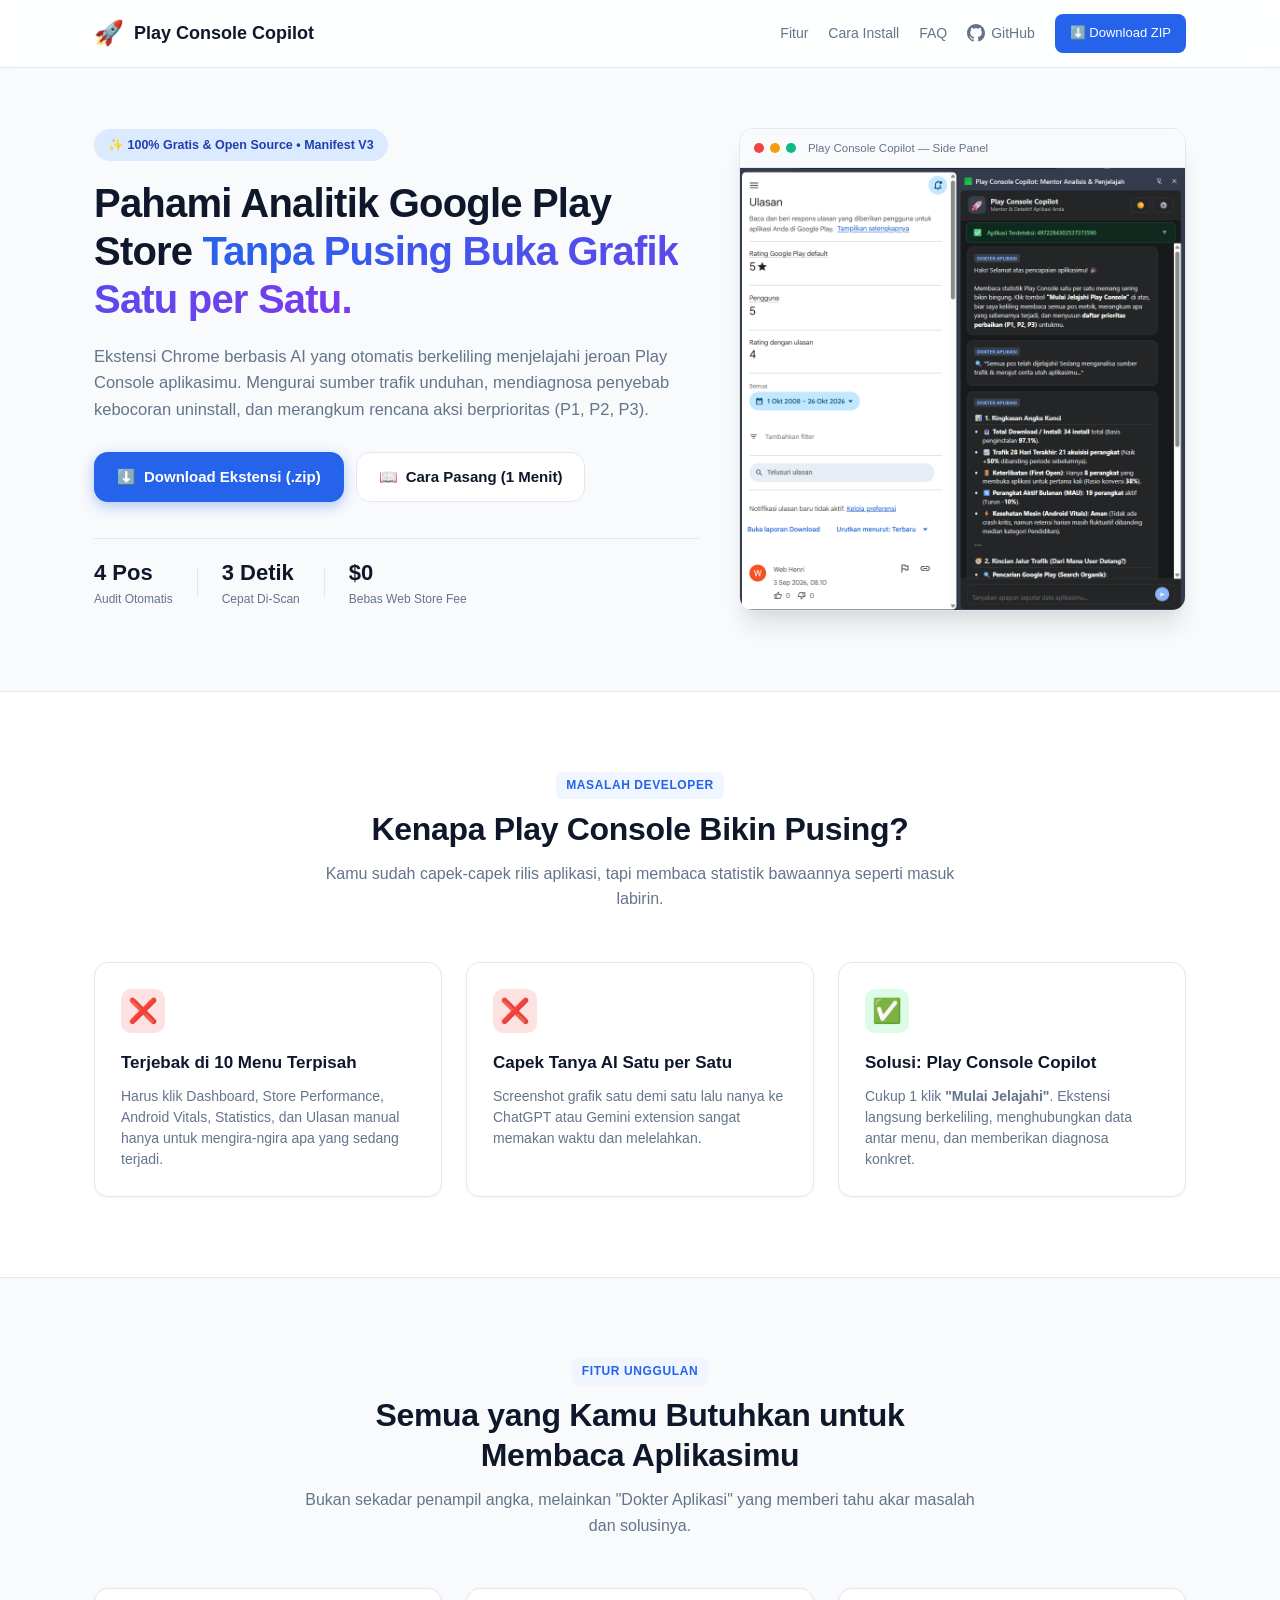
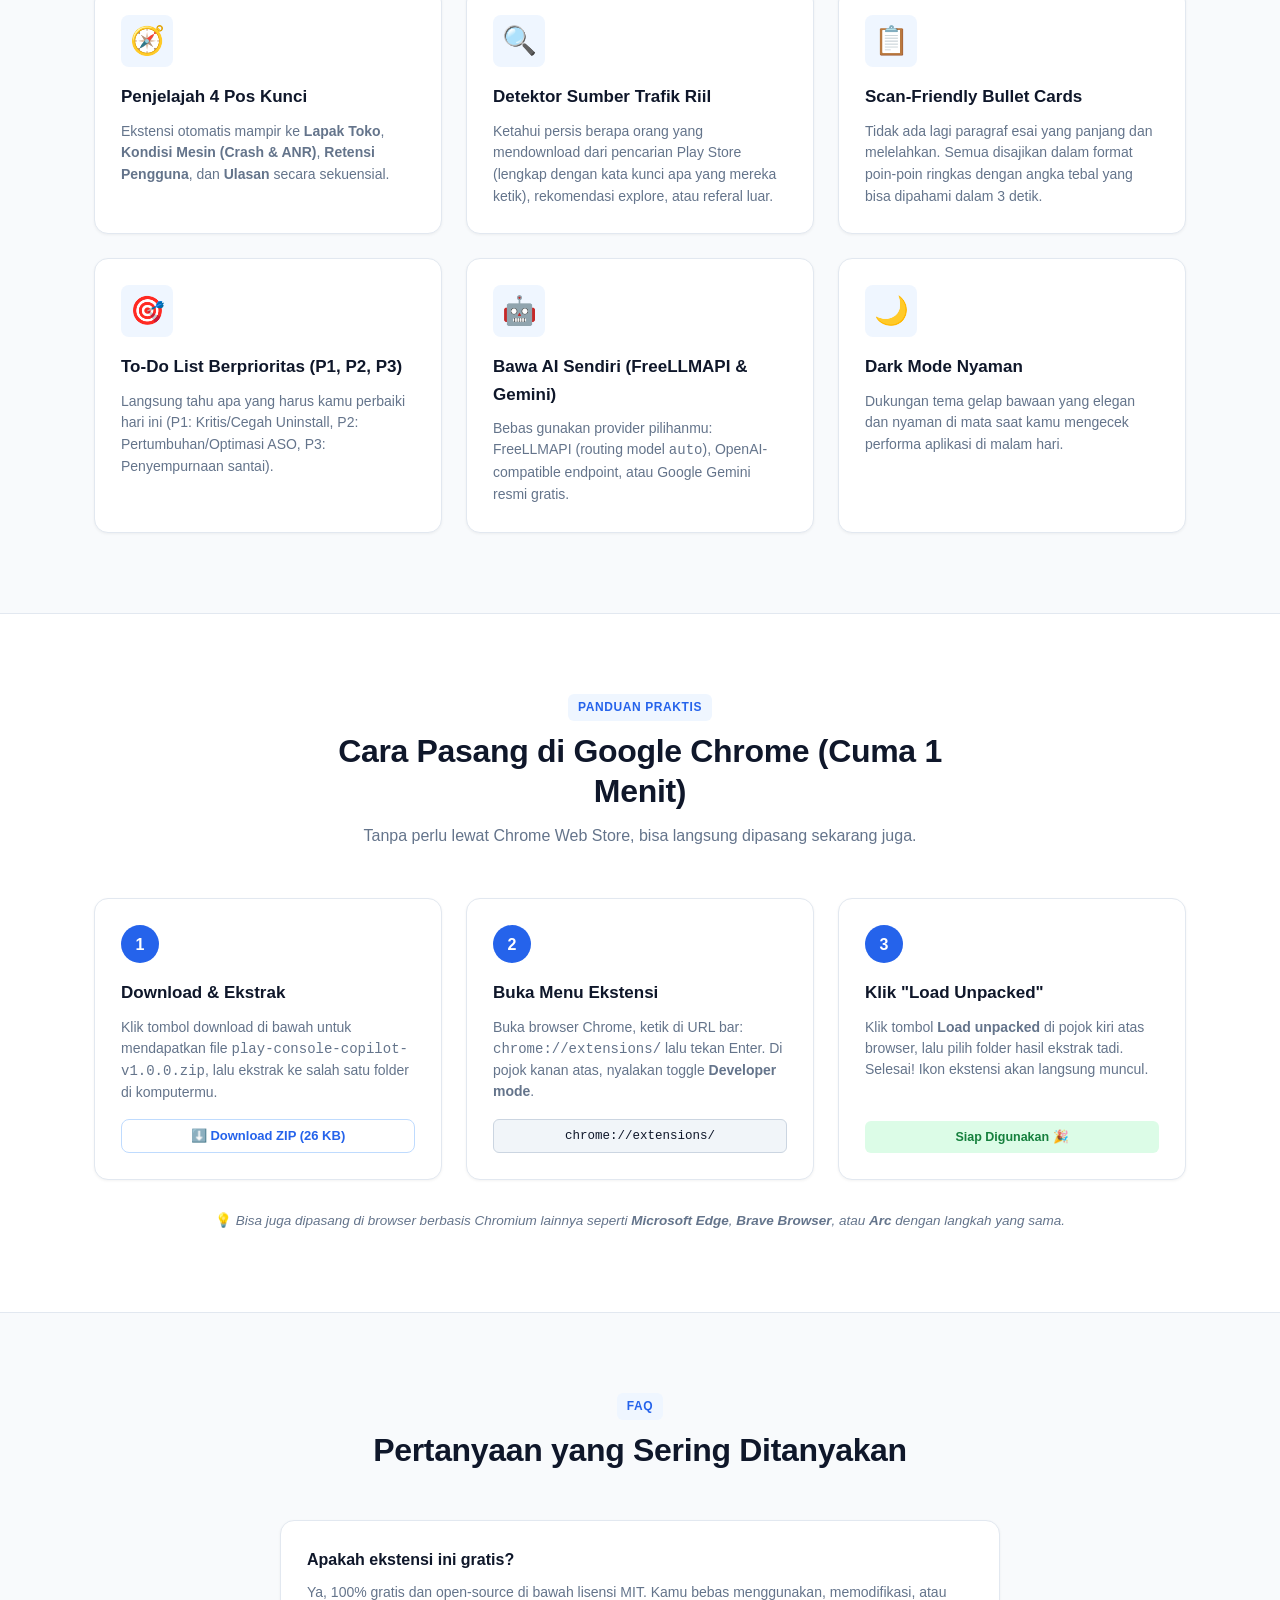
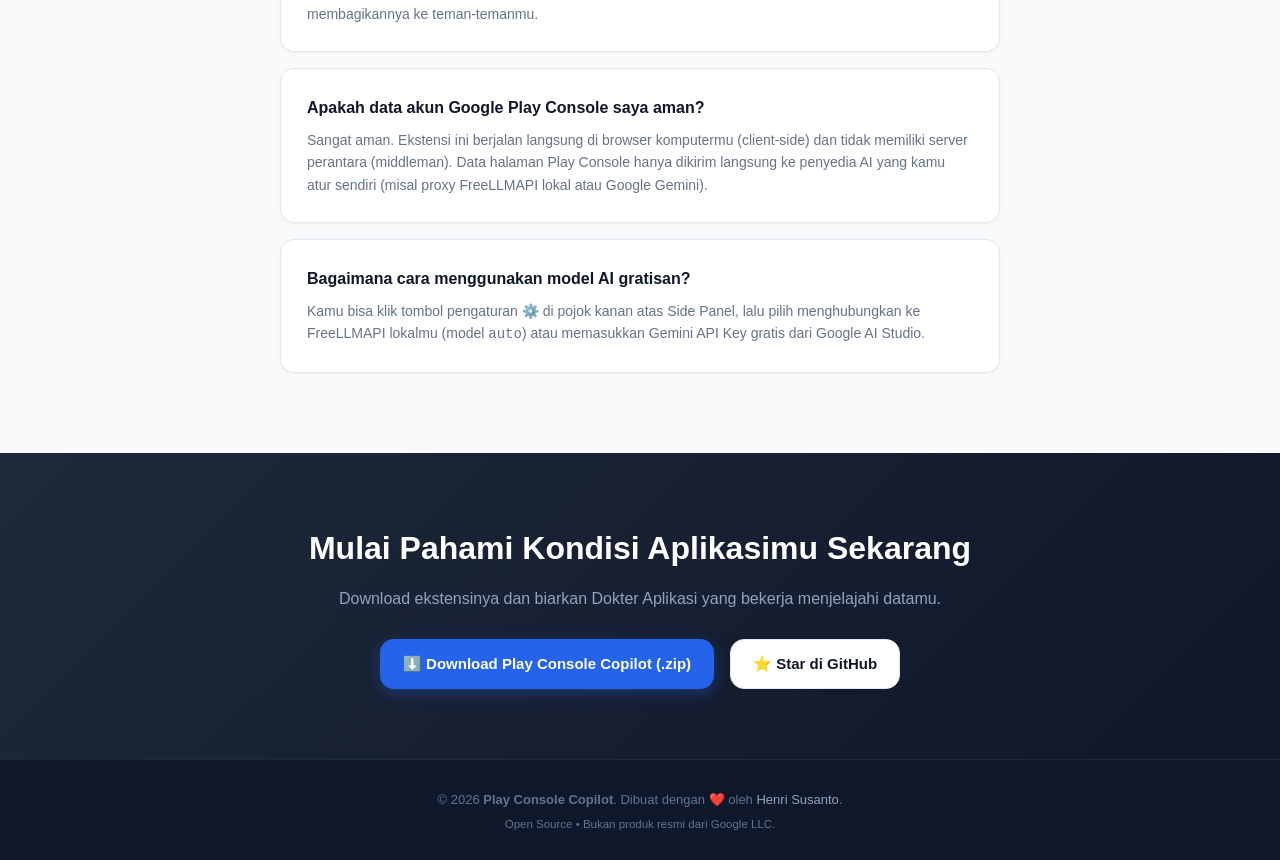
==== docs/index.html @ 69c1a679 "feat: add GitHub Pages landing page and showcase screenshot" ====
<!DOCTYPE html>
<html lang="id">
<head>
  <meta charset="UTF-8">
  <meta name="viewport" content="width=device-width, initial-scale=1.0">
  <title>Play Console Copilot — Dokter Aplikasi & Mentor Android</title>
  <meta name="description" content="Ekstensi Chrome AI untuk menjelajahi analitik Google Play Console, mengurai sumber trafik, mendeteksi penyebab uninstall, dan menyusun rencana perbaikan berprioritas.">
  <link rel="stylesheet" href="style.css">
  <link rel="icon" href="data:image/svg+xml,<svg xmlns=%22http://www.w3.org/2000/svg%22 viewBox=%220 0 100 100%22><text y=%22.9em%22 font-size=%2290%22>🚀</text></svg>">
</head>
<body>
  <!-- Navigation Header -->
  <header class="navbar">
    <div class="container nav-content">
      <div class="nav-brand">
        <span class="logo-icon">🚀</span>
        <span class="brand-name">Play Console Copilot</span>
      </div>
      <nav class="nav-links">
        <a href="#fitur">Fitur</a>
        <a href="#cara-install">Cara Install</a>
        <a href="#faq">FAQ</a>
        <a href="https://github.com/susantohenri/play-console-copilot" target="_blank" class="nav-link-gh">
          <svg width="18" height="18" viewBox="0 0 24 24" fill="currentColor"><path d="M12 0C5.37 0 0 5.37 0 12c0 5.31 3.435 9.795 8.205 11.385.6.105.825-.255.825-.57 0-.285-.015-1.23-.015-2.235-3.015.555-3.795-.735-4.035-1.41-.135-.345-.72-1.41-1.23-1.695-.42-.225-1.02-.78-.015-.795.945-.015 1.62.87 1.845 1.23 1.08 1.815 2.805 1.305 3.495.99.105-.78.42-1.305.765-1.605-2.67-.3-5.46-1.335-5.46-5.925 0-1.305.465-2.385 1.23-3.225-.12-.3-.54-1.53.12-3.18 0 0 1.005-.315 3.3 1.23.96-.27 1.98-.405 3-.405s2.04.135 3 .405c2.295-1.56 3.3-1.23 3.3-1.23.66 1.65.24 2.88.12 3.18.765.84 1.23 1.905 1.23 3.225 0 4.605-2.805 5.625-5.475 5.925.435.375.81 1.095.81 2.22 0 1.605-.015 2.895-.015 3.3 0 .315.225.69.825.57A12.02 12.02 0 0024 12c0-6.63-5.37-12-12-12z"/></svg>
          GitHub
        </a>
        <a href="play-console-copilot-v1.0.0.zip" download class="btn btn-nav">⬇️ Download ZIP</a>
      </nav>
    </div>
  </header>

  <!-- Hero Section -->
  <section class="hero-section">
    <div class="container hero-container">
      <div class="hero-text">
        <div class="badge-pill">✨ 100% Gratis & Open Source • Manifest V3</div>
        <h1 class="hero-title">
          Pahami Analitik Google Play Store <span class="gradient-text">Tanpa Pusing Buka Grafik Satu per Satu.</span>
        </h1>
        <p class="hero-desc">
          Ekstensi Chrome berbasis AI yang otomatis berkeliling menjelajahi jeroan Play Console aplikasimu. Mengurai sumber trafik unduhan, mendiagnosa penyebab kebocoran uninstall, dan merangkum rencana aksi berprioritas (P1, P2, P3).
        </p>

        <div class="hero-actions">
          <a href="play-console-copilot-v1.0.0.zip" download class="btn btn-primary btn-lg">
            <span class="btn-icon">⬇️</span> Download Ekstensi (.zip)
          </a>
          <a href="#cara-install" class="btn btn-secondary btn-lg">
            <span class="btn-icon">📖</span> Cara Pasang (1 Menit)
          </a>
        </div>

        <div class="hero-stats">
          <div class="stat-item">
            <span class="stat-number">4 Pos</span>
            <span class="stat-label">Audit Otomatis</span>
          </div>
          <div class="stat-divider"></div>
          <div class="stat-item">
            <span class="stat-number">3 Detik</span>
            <span class="stat-label">Cepat Di-Scan</span>
          </div>
          <div class="stat-divider"></div>
          <div class="stat-item">
            <span class="stat-number">$0</span>
            <span class="stat-label">Bebas Web Store Fee</span>
          </div>
        </div>
      </div>

      <!-- Screenshot Showcase Mockup -->
      <div class="hero-preview">
        <div class="browser-window">
          <div class="window-header">
            <div class="window-buttons">
              <span class="dot red"></span>
              <span class="dot yellow"></span>
              <span class="dot green"></span>
            </div>
            <div class="window-title">Play Console Copilot — Side Panel</div>
          </div>
          <div class="window-body">
            <img src="screenshot.png" alt="Screenshot Tampilan Play Console Copilot di Google Chrome" class="preview-img" />
          </div>
        </div>
      </div>
    </div>
  </section>

  <!-- Problem vs Solution Section -->
  <section class="problems-section">
    <div class="container">
      <div class="section-header text-center">
        <span class="section-badge">Masalah Developer</span>
        <h2>Kenapa Play Console Bikin Pusing?</h2>
        <p>Kamu sudah capek-capek rilis aplikasi, tapi membaca statistik bawaannya seperti masuk labirin.</p>
      </div>

      <div class="problem-cards-grid">
        <div class="card problem-card">
          <div class="card-icon red">❌</div>
          <h3>Terjebak di 10 Menu Terpisah</h3>
          <p>Harus klik Dashboard, Store Performance, Android Vitals, Statistics, dan Ulasan manual hanya untuk mengira-ngira apa yang sedang terjadi.</p>
        </div>

        <div class="card problem-card">
          <div class="card-icon red">❌</div>
          <h3>Capek Tanya AI Satu per Satu</h3>
          <p>Screenshot grafik satu demi satu lalu nanya ke ChatGPT atau Gemini extension sangat memakan waktu dan melelahkan.</p>
        </div>

        <div class="card problem-card">
          <div class="card-icon green">✅</div>
          <h3>Solusi: Play Console Copilot</h3>
          <p>Cukup 1 klik <strong>"Mulai Jelajahi"</strong>. Ekstensi langsung berkeliling, menghubungkan data antar menu, dan memberikan diagnosa konkret.</p>
        </div>
      </div>
    </div>
  </section>

  <!-- Features Section -->
  <section id="fitur" class="features-section">
    <div class="container">
      <div class="section-header text-center">
        <span class="section-badge">Fitur Unggulan</span>
        <h2>Semua yang Kamu Butuhkan untuk Membaca Aplikasimu</h2>
        <p>Bukan sekadar penampil angka, melainkan "Dokter Aplikasi" yang memberi tahu akar masalah dan solusinya.</p>
      </div>

      <div class="features-grid">
        <div class="card feature-card">
          <div class="feature-icon">🧭</div>
          <h3>Penjelajah 4 Pos Kunci</h3>
          <p>Ekstensi otomatis mampir ke <strong>Lapak Toko</strong>, <strong>Kondisi Mesin (Crash & ANR)</strong>, <strong>Retensi Pengguna</strong>, dan <strong>Ulasan</strong> secara sekuensial.</p>
        </div>

        <div class="card feature-card">
          <div class="feature-icon">🔍</div>
          <h3>Detektor Sumber Trafik Riil</h3>
          <p>Ketahui persis berapa orang yang mendownload dari pencarian Play Store (lengkap dengan kata kunci apa yang mereka ketik), rekomendasi explore, atau referal luar.</p>
        </div>

        <div class="card feature-card">
          <div class="feature-icon">📋</div>
          <h3>Scan-Friendly Bullet Cards</h3>
          <p>Tidak ada lagi paragraf esai yang panjang dan melelahkan. Semua disajikan dalam format poin-poin ringkas dengan angka tebal yang bisa dipahami dalam 3 detik.</p>
        </div>

        <div class="card feature-card">
          <div class="feature-icon">🎯</div>
          <h3>To-Do List Berprioritas (P1, P2, P3)</h3>
          <p>Langsung tahu apa yang harus kamu perbaiki hari ini (P1: Kritis/Cegah Uninstall, P2: Pertumbuhan/Optimasi ASO, P3: Penyempurnaan santai).</p>
        </div>

        <div class="card feature-card">
          <div class="feature-icon">🤖</div>
          <h3>Bawa AI Sendiri (FreeLLMAPI & Gemini)</h3>
          <p>Bebas gunakan provider pilihanmu: FreeLLMAPI (routing model <code>auto</code>), OpenAI-compatible endpoint, atau Google Gemini resmi gratis.</p>
        </div>

        <div class="card feature-card">
          <div class="feature-icon">🌙</div>
          <h3>Dark Mode Nyaman</h3>
          <p>Dukungan tema gelap bawaan yang elegan dan nyaman di mata saat kamu mengecek performa aplikasi di malam hari.</p>
        </div>
      </div>
    </div>
  </section>

  <!-- Installation Steps Section -->
  <section id="cara-install" class="install-section">
    <div class="container">
      <div class="section-header text-center">
        <span class="section-badge">Panduan Praktis</span>
        <h2>Cara Pasang di Google Chrome (Cuma 1 Menit)</h2>
        <p>Tanpa perlu lewat Chrome Web Store, bisa langsung dipasang sekarang juga.</p>
      </div>

      <div class="steps-grid">
        <div class="card step-card">
          <div class="step-badge">1</div>
          <h3>Download & Ekstrak</h3>
          <p>Klik tombol download di bawah untuk mendapatkan file <code>play-console-copilot-v1.0.0.zip</code>, lalu ekstrak ke salah satu folder di komputermu.</p>
          <a href="play-console-copilot-v1.0.0.zip" download class="btn btn-outline btn-sm">⬇️ Download ZIP (26 KB)</a>
        </div>

        <div class="card step-card">
          <div class="step-badge">2</div>
          <h3>Buka Menu Ekstensi</h3>
          <p>Buka browser Chrome, ketik di URL bar: <code>chrome://extensions/</code> lalu tekan Enter. Di pojok kanan atas, nyalakan toggle <strong>Developer mode</strong>.</p>
          <div class="code-snippet">chrome://extensions/</div>
        </div>

        <div class="card step-card">
          <div class="step-badge">3</div>
          <h3>Klik "Load Unpacked"</h3>
          <p>Klik tombol <strong>Load unpacked</strong> di pojok kiri atas browser, lalu pilih folder hasil ekstrak tadi. Selesai! Ikon ekstensi akan langsung muncul.</p>
          <span class="badge-success">Siap Digunakan 🎉</span>
        </div>
      </div>

      <div class="install-note text-center">
        💡 <em>Bisa juga dipasang di browser berbasis Chromium lainnya seperti <strong>Microsoft Edge</strong>, <strong>Brave Browser</strong>, atau <strong>Arc</strong> dengan langkah yang sama.</em>
      </div>
    </div>
  </section>

  <!-- FAQ Section -->
  <section id="faq" class="faq-section">
    <div class="container">
      <div class="section-header text-center">
        <span class="section-badge">FAQ</span>
        <h2>Pertanyaan yang Sering Ditanyakan</h2>
      </div>

      <div class="faq-accordion">
        <div class="card faq-item">
          <h4>Apakah ekstensi ini gratis?</h4>
          <p>Ya, 100% gratis dan open-source di bawah lisensi MIT. Kamu bebas menggunakan, memodifikasi, atau membagikannya ke teman-temanmu.</p>
        </div>

        <div class="card faq-item">
          <h4>Apakah data akun Google Play Console saya aman?</h4>
          <p>Sangat aman. Ekstensi ini berjalan langsung di browser komputermu (client-side) dan tidak memiliki server perantara (middleman). Data halaman Play Console hanya dikirim langsung ke penyedia AI yang kamu atur sendiri (misal proxy FreeLLMAPI lokal atau Google Gemini).</p>
        </div>

        <div class="card faq-item">
          <h4>Bagaimana cara menggunakan model AI gratisan?</h4>
          <p>Kamu bisa klik tombol pengaturan <strong>⚙️</strong> di pojok kanan atas Side Panel, lalu pilih menghubungkan ke FreeLLMAPI lokalmu (model <code>auto</code>) atau memasukkan Gemini API Key gratis dari Google AI Studio.</p>
        </div>
      </div>
    </div>
  </section>

  <!-- CTA Banner -->
  <section class="cta-banner">
    <div class="container text-center">
      <h2>Mulai Pahami Kondisi Aplikasimu Sekarang</h2>
      <p>Download ekstensinya dan biarkan Dokter Aplikasi yang bekerja menjelajahi datamu.</p>
      <div class="cta-actions">
        <a href="play-console-copilot-v1.0.0.zip" download class="btn btn-primary btn-lg">
          ⬇️ Download Play Console Copilot (.zip)
        </a>
        <a href="https://github.com/susantohenri/play-console-copilot" target="_blank" class="btn btn-secondary btn-lg">
          ⭐ Star di GitHub
        </a>
      </div>
    </div>
  </section>

  <!-- Footer -->
  <footer class="footer">
    <div class="container footer-content">
      <p>© 2026 <strong>Play Console Copilot</strong>. Dibuat dengan ❤️ oleh <a href="https://github.com/susantohenri" target="_blank">Henri Susanto</a>.</p>
      <p class="footer-sub">Open Source • Bukan produk resmi dari Google LLC.</p>
    </div>
  </footer>
</body>
</html>
---- docs/style.css ----
/* Style for Play Console Copilot GitHub Pages Landing Page */

:root {
  --primary: #2563eb;
  --primary-hover: #1d4ed8;
  --primary-light: #eff6ff;
  --text-main: #0f172a;
  --text-muted: #64748b;
  --bg-page: #f8fafc;
  --bg-card: #ffffff;
  --border: #e2e8f0;
  --radius-sm: 8px;
  --radius-md: 14px;
  --radius-lg: 20px;
  --shadow-sm: 0 1px 3px 0 rgba(0, 0, 0, 0.05);
  --shadow-md: 0 4px 6px -1px rgba(0, 0, 0, 0.07), 0 2px 4px -2px rgba(0, 0, 0, 0.05);
  --shadow-lg: 0 10px 15px -3px rgba(0, 0, 0, 0.08), 0 4px 6px -4px rgba(0, 0, 0, 0.03);
  --shadow-xl: 0 20px 25px -5px rgba(0, 0, 0, 0.1), 0 8px 10px -6px rgba(0, 0, 0, 0.05);
  --font-sans: -apple-system, BlinkMacSystemFont, "Segoe UI", Roboto, Helvetica, Arial, sans-serif;
}

* {
  box-sizing: border-box;
  margin: 0;
  padding: 0;
}

html {
  scroll-behavior: smooth;
}

body {
  font-family: var(--font-sans);
  background-color: var(--bg-page);
  color: var(--text-main);
  line-height: 1.6;
  font-size: 15px;
}

.container {
  max-width: 1140px;
  margin: 0 auto;
  padding: 0 24px;
}

.text-center {
  text-align: center;
}

/* Navbar */
.navbar {
  position: sticky;
  top: 0;
  z-index: 100;
  background: rgba(255, 255, 255, 0.85);
  backdrop-filter: blur(12px);
  -webkit-backdrop-filter: blur(12px);
  border-bottom: 1px solid var(--border);
  padding: 14px 0;
}

.nav-content {
  display: flex;
  justify-content: space-between;
  align-items: center;
}

.nav-brand {
  display: flex;
  align-items: center;
  gap: 10px;
  font-weight: 700;
  font-size: 18px;
  color: var(--text-main);
}

.logo-icon {
  font-size: 24px;
}

.nav-links {
  display: flex;
  align-items: center;
  gap: 20px;
}

.nav-links a {
  text-decoration: none;
  color: var(--text-muted);
  font-weight: 500;
  font-size: 14px;
  transition: color 0.2s;
}

.nav-links a:hover {
  color: var(--primary);
}

.nav-link-gh {
  display: flex;
  align-items: center;
  gap: 6px;
}

/* Buttons */
.btn {
  display: inline-flex;
  align-items: center;
  justify-content: center;
  gap: 8px;
  font-weight: 600;
  text-decoration: none;
  border-radius: var(--radius-sm);
  cursor: pointer;
  transition: all 0.2s;
  border: 1px solid transparent;
}

.btn-nav {
  padding: 8px 14px;
  background: var(--primary);
  color: #fff !important;
  font-size: 13px !important;
  border-radius: var(--radius-sm);
}

.btn-nav:hover {
  background: var(--primary-hover);
}

.btn-primary {
  background: var(--primary);
  color: #fff;
  box-shadow: 0 4px 14px 0 rgba(37, 99, 235, 0.35);
}

.btn-primary:hover {
  background: var(--primary-hover);
  transform: translateY(-1px);
  box-shadow: 0 6px 20px 0 rgba(37, 99, 235, 0.4);
}

.btn-secondary {
  background: #fff;
  color: var(--text-main);
  border-color: var(--border);
}

.btn-secondary:hover {
  background: #f1f5f9;
  border-color: #cbd5e1;
}

.btn-outline {
  background: transparent;
  color: var(--primary);
  border-color: #bfdbfe;
}

.btn-outline:hover {
  background: var(--primary-light);
}

.btn-lg {
  padding: 12px 22px;
  font-size: 15px;
  border-radius: var(--radius-md);
}

.btn-sm {
  padding: 6px 12px;
  font-size: 13px;
}

/* Hero Section */
.hero-section {
  padding: 60px 0 80px 0;
  overflow: hidden;
}

.hero-container {
  display: grid;
  grid-template-columns: 1.15fr 0.85fr;
  gap: 40px;
  align-items: center;
}

.badge-pill {
  display: inline-flex;
  align-items: center;
  padding: 6px 14px;
  background: #dbeafe;
  color: #1e40af;
  border-radius: 30px;
  font-size: 12.5px;
  font-weight: 600;
  margin-bottom: 18px;
}

.hero-title {
  font-size: 40px;
  font-weight: 800;
  line-height: 1.2;
  letter-spacing: -0.02em;
  margin-bottom: 20px;
  color: #0f172a;
}

.gradient-text {
  background: linear-gradient(135deg, #2563eb 0%, #7c3aed 100%);
  -webkit-background-clip: text;
  -webkit-text-fill-color: transparent;
}

.hero-desc {
  font-size: 16.5px;
  color: var(--text-muted);
  line-height: 1.6;
  margin-bottom: 30px;
}

.hero-actions {
  display: flex;
  flex-wrap: wrap;
  gap: 12px;
  margin-bottom: 36px;
}

.hero-stats {
  display: flex;
  align-items: center;
  gap: 24px;
  padding-top: 16px;
  border-top: 1px solid var(--border);
}

.stat-item {
  display: flex;
  flex-direction: column;
}

.stat-number {
  font-size: 22px;
  font-weight: 800;
  color: var(--text-main);
}

.stat-label {
  font-size: 12px;
  color: var(--text-muted);
}

.stat-divider {
  width: 1px;
  height: 30px;
  background: var(--border);
}

/* Browser Window Mockup for Screenshot */
.browser-window {
  background: #ffffff;
  border-radius: var(--radius-md);
  border: 1px solid var(--border);
  box-shadow: var(--shadow-xl);
  overflow: hidden;
  transition: transform 0.3s;
}

.browser-window:hover {
  transform: translateY(-4px);
}

.window-header {
  background: #f8fafc;
  border-bottom: 1px solid var(--border);
  padding: 10px 14px;
  display: flex;
  align-items: center;
  gap: 12px;
}

.window-buttons {
  display: flex;
  gap: 6px;
}

.dot {
  width: 10px;
  height: 10px;
  border-radius: 50%;
}

.dot.red { background: #ef4444; }
.dot.yellow { background: #f59e0b; }
.dot.green { background: #10b981; }

.window-title {
  font-size: 11.5px;
  color: var(--text-muted);
  font-weight: 500;
}

.window-body {
  padding: 0;
  background: #18191a;
  display: flex;
  justify-content: center;
}

.preview-img {
  width: 100%;
  height: auto;
  display: block;
  object-fit: cover;
  max-height: 520px;
}

/* Sections Common */
section {
  padding: 80px 0;
}

.section-header {
  max-width: 680px;
  margin: 0 auto 50px auto;
}

.section-badge {
  display: inline-block;
  font-size: 12px;
  font-weight: 700;
  text-transform: uppercase;
  color: var(--primary);
  background: var(--primary-light);
  padding: 4px 10px;
  border-radius: 6px;
  margin-bottom: 10px;
  letter-spacing: 0.05em;
}

.section-header h2 {
  font-size: 32px;
  font-weight: 800;
  line-height: 1.25;
  margin-bottom: 12px;
  letter-spacing: -0.01em;
}

.section-header p {
  color: var(--text-muted);
  font-size: 16px;
}

.card {
  background: var(--bg-card);
  border: 1px solid var(--border);
  border-radius: var(--radius-md);
  padding: 26px;
  box-shadow: var(--shadow-sm);
  transition: all 0.25s;
}

.card:hover {
  box-shadow: var(--shadow-md);
}

/* Problem vs Solution */
.problems-section {
  background: #ffffff;
  border-top: 1px solid var(--border);
  border-bottom: 1px solid var(--border);
}

.problem-cards-grid {
  display: grid;
  grid-template-columns: repeat(3, 1fr);
  gap: 24px;
}

.problem-card .card-icon {
  font-size: 24px;
  width: 44px;
  height: 44px;
  border-radius: 10px;
  display: flex;
  align-items: center;
  justify-content: center;
  margin-bottom: 16px;
}

.problem-card .card-icon.red {
  background: #fee2e2;
}

.problem-card .card-icon.green {
  background: #dcfce7;
}

.problem-card h3 {
  font-size: 17px;
  font-weight: 700;
  margin-bottom: 10px;
}

.problem-card p {
  color: var(--text-muted);
  font-size: 14px;
  line-height: 1.5;
}

/* Features */
.features-grid {
  display: grid;
  grid-template-columns: repeat(3, 1fr);
  gap: 24px;
}

.feature-card {
  display: flex;
  flex-direction: column;
}

.feature-icon {
  font-size: 28px;
  margin-bottom: 16px;
  background: var(--primary-light);
  width: 52px;
  height: 52px;
  display: flex;
  align-items: center;
  justify-content: center;
  border-radius: var(--radius-sm);
}

.feature-card h3 {
  font-size: 17px;
  font-weight: 700;
  margin-bottom: 10px;
}

.feature-card p {
  color: var(--text-muted);
  font-size: 14px;
  line-height: 1.55;
}

/* Steps */
.install-section {
  background: #ffffff;
  border-top: 1px solid var(--border);
  border-bottom: 1px solid var(--border);
}

.steps-grid {
  display: grid;
  grid-template-columns: repeat(3, 1fr);
  gap: 24px;
  margin-bottom: 30px;
}

.step-card {
  position: relative;
  display: flex;
  flex-direction: column;
  justify-content: space-between;
}

.step-badge {
  width: 38px;
  height: 38px;
  border-radius: 50%;
  background: var(--primary);
  color: #fff;
  font-weight: 800;
  font-size: 16px;
  display: flex;
  align-items: center;
  justify-content: center;
  margin-bottom: 16px;
}

.step-card h3 {
  font-size: 17px;
  font-weight: 700;
  margin-bottom: 10px;
}

.step-card p {
  color: var(--text-muted);
  font-size: 14px;
  line-height: 1.5;
  margin-bottom: 16px;
  flex-grow: 1;
}

.code-snippet {
  background: #f1f5f9;
  border: 1px solid #cbd5e1;
  padding: 6px 10px;
  border-radius: 6px;
  font-family: monospace;
  font-size: 12.5px;
  color: #0f172a;
  text-align: center;
  user-select: all;
}

.badge-success {
  display: inline-block;
  background: #dcfce7;
  color: #15803d;
  font-size: 12.5px;
  font-weight: 600;
  padding: 6px 12px;
  border-radius: 6px;
  text-align: center;
}

.install-note {
  font-size: 13.5px;
  color: var(--text-muted);
}

/* FAQ */
.faq-accordion {
  max-width: 720px;
  margin: 0 auto;
  display: flex;
  flex-direction: column;
  gap: 16px;
}

.faq-item h4 {
  font-size: 16px;
  font-weight: 700;
  margin-bottom: 8px;
}

.faq-item p {
  color: var(--text-muted);
  font-size: 14px;
}

/* CTA Banner */
.cta-banner {
  background: linear-gradient(135deg, #1e293b 0%, #0f172a 100%);
  color: #fff;
  padding: 70px 0;
}

.cta-banner h2 {
  font-size: 32px;
  font-weight: 800;
  margin-bottom: 12px;
}

.cta-banner p {
  color: #94a3b8;
  font-size: 16px;
  margin-bottom: 28px;
}

.cta-actions {
  display: flex;
  justify-content: center;
  gap: 16px;
  flex-wrap: wrap;
}

/* Footer */
.footer {
  background: #0f172a;
  color: #64748b;
  padding: 30px 0;
  border-top: 1px solid #1e293b;
  font-size: 13px;
  text-align: center;
}

.footer a {
  color: #94a3b8;
  text-decoration: none;
}

.footer a:hover {
  color: #fff;
}

.footer-sub {
  font-size: 11.5px;
  margin-top: 4px;
}

/* Responsive */
@media (max-width: 900px) {
  .hero-container {
    grid-template-columns: 1fr;
    text-align: center;
  }

  .hero-actions {
    justify-content: center;
  }

  .hero-stats {
    justify-content: center;
  }

  .problem-cards-grid,
  .features-grid,
  .steps-grid {
    grid-template-columns: 1fr;
  }
}
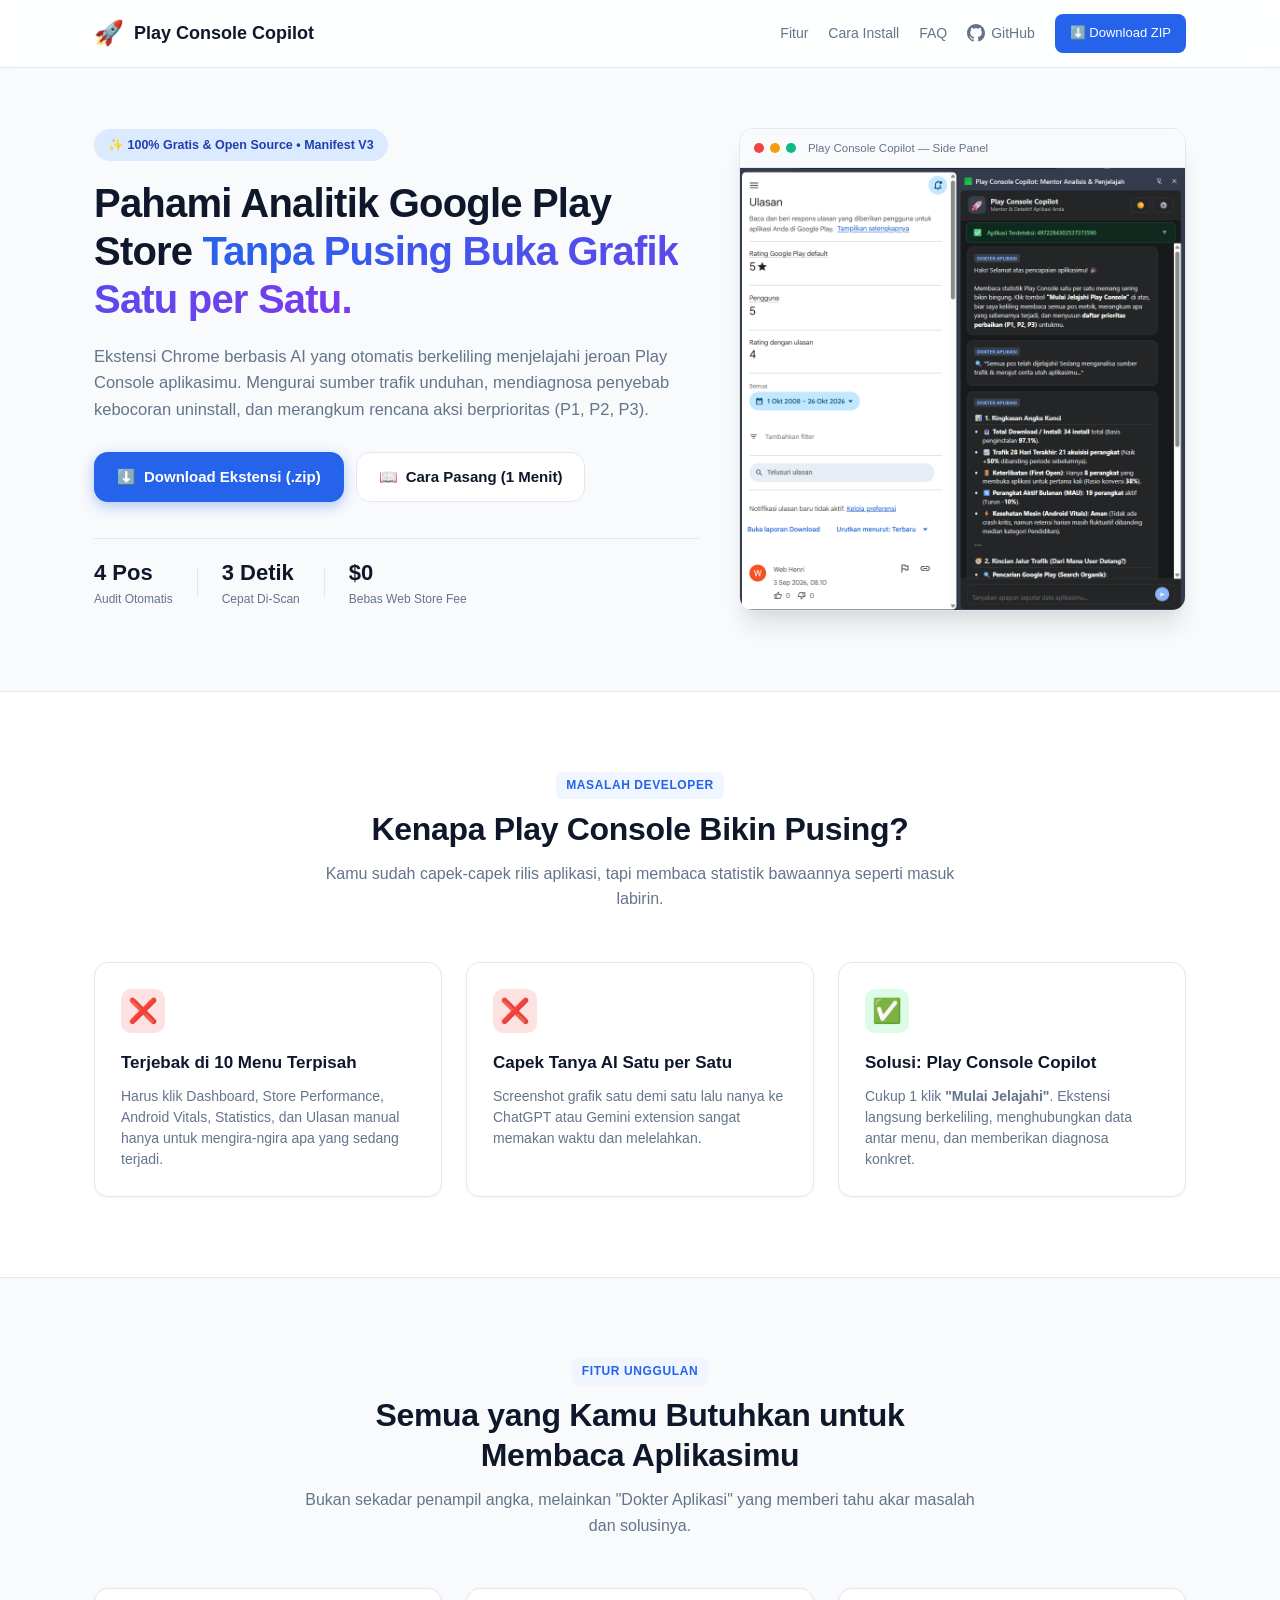
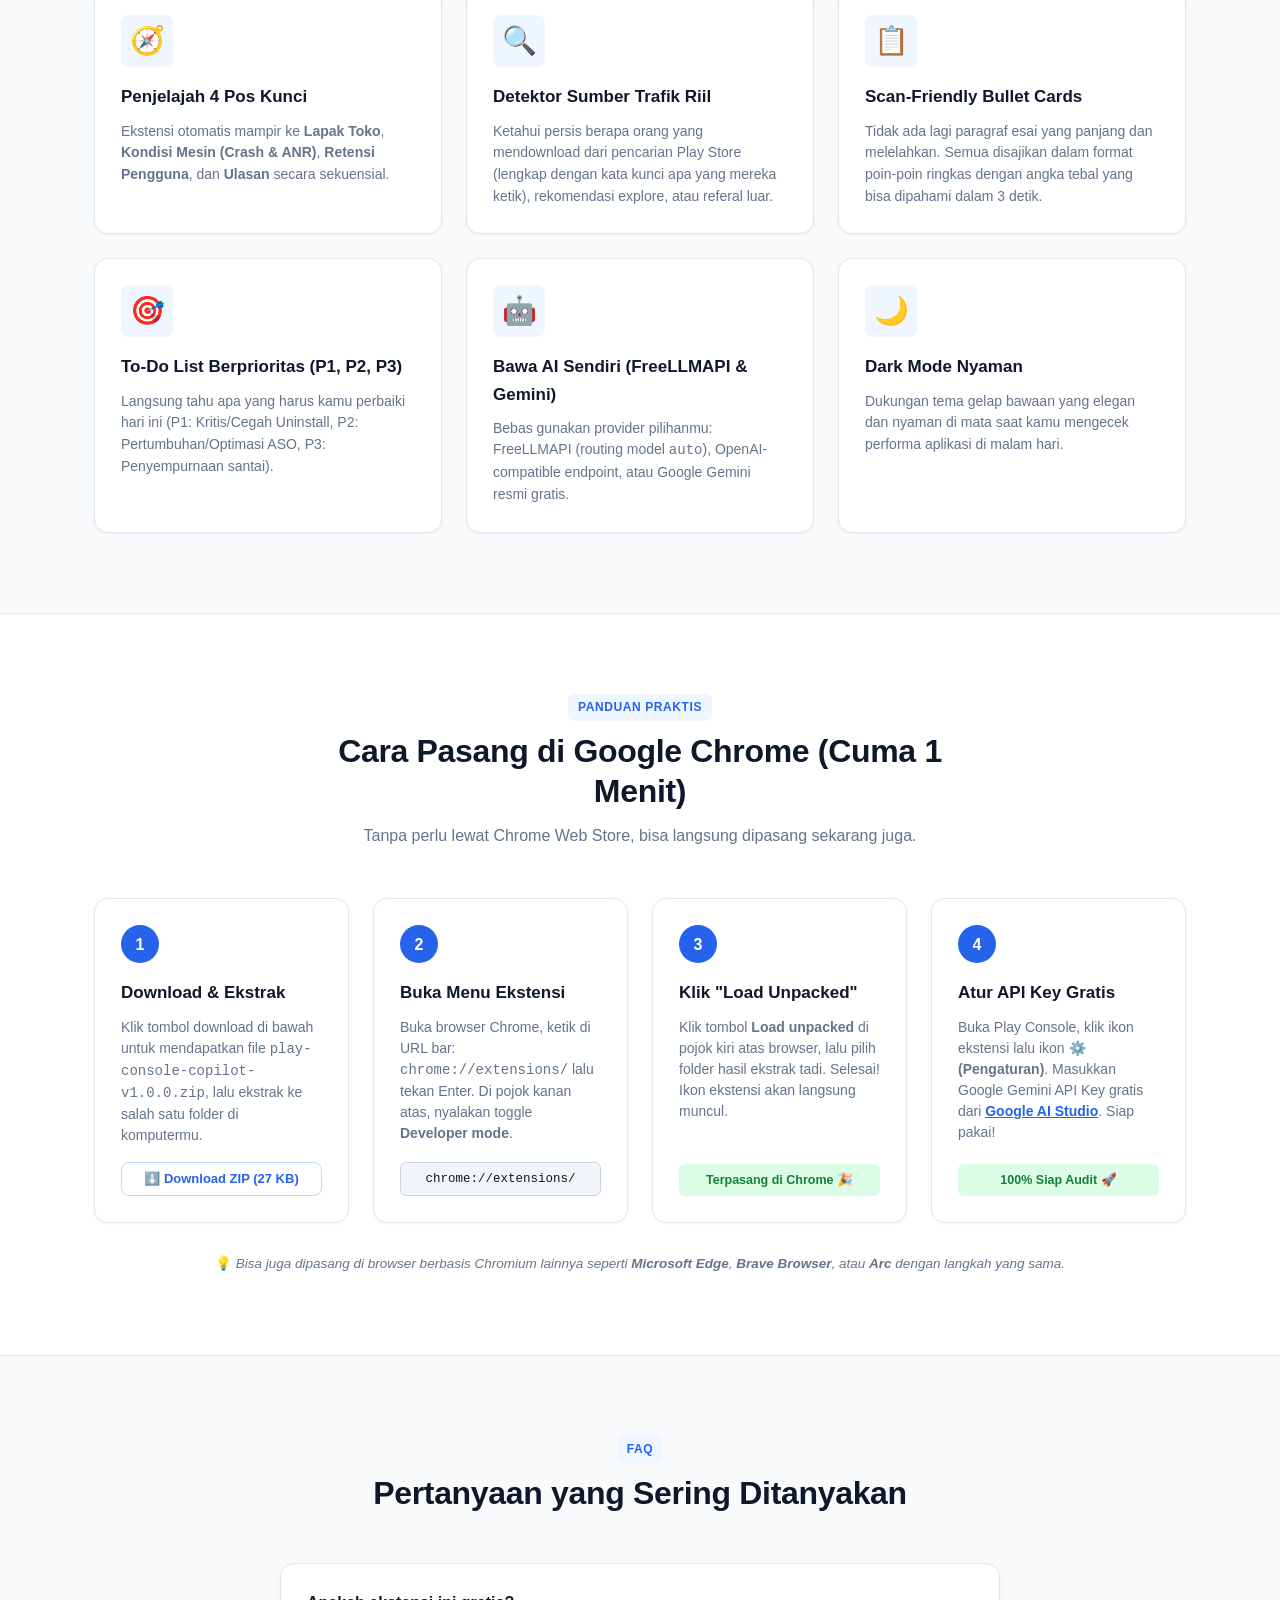
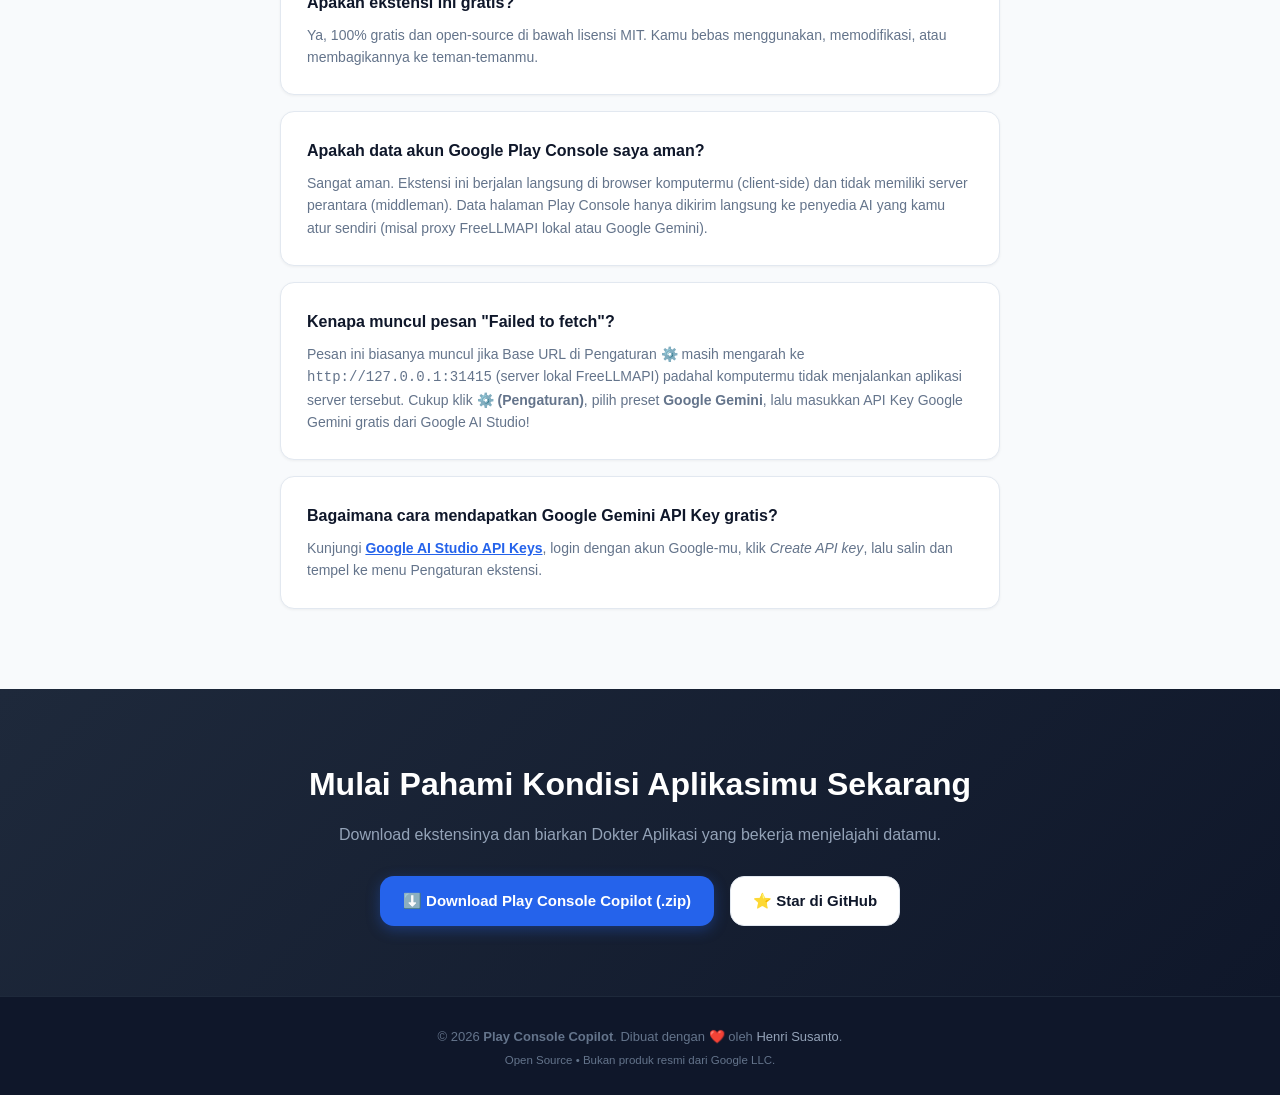
==== commit bfc6d74a: "fix(docs): track download zip on GitHub Pages and add AI provider presets with error diagnostics" ====
--- a/docs/index.html
+++ b/docs/index.html
@@ -181,7 +181,7 @@
           <div class="step-badge">1</div>
           <h3>Download & Ekstrak</h3>
           <p>Klik tombol download di bawah untuk mendapatkan file <code>play-console-copilot-v1.0.0.zip</code>, lalu ekstrak ke salah satu folder di komputermu.</p>
-          <a href="play-console-copilot-v1.0.0.zip" download class="btn btn-outline btn-sm">⬇️ Download ZIP (26 KB)</a>
+          <a href="play-console-copilot-v1.0.0.zip" download class="btn btn-outline btn-sm">⬇️ Download ZIP (27 KB)</a>
         </div>
 
         <div class="card step-card">
@@ -195,7 +195,14 @@
           <div class="step-badge">3</div>
           <h3>Klik "Load Unpacked"</h3>
           <p>Klik tombol <strong>Load unpacked</strong> di pojok kiri atas browser, lalu pilih folder hasil ekstrak tadi. Selesai! Ikon ekstensi akan langsung muncul.</p>
-          <span class="badge-success">Siap Digunakan 🎉</span>
+          <span class="badge-success">Terpasang di Chrome 🎉</span>
+        </div>
+
+        <div class="card step-card">
+          <div class="step-badge">4</div>
+          <h3>Atur API Key Gratis</h3>
+          <p>Buka Play Console, klik ikon ekstensi lalu ikon <strong>⚙️ (Pengaturan)</strong>. Masukkan Google Gemini API Key gratis dari <a href="https://aistudio.google.com/apikey" target="_blank" style="color:var(--primary);font-weight:600;">Google AI Studio</a>. Siap pakai!</p>
+          <span class="badge-success">100% Siap Audit 🚀</span>
         </div>
       </div>
 
@@ -225,8 +232,13 @@
         </div>
 
         <div class="card faq-item">
-          <h4>Bagaimana cara menggunakan model AI gratisan?</h4>
-          <p>Kamu bisa klik tombol pengaturan <strong>⚙️</strong> di pojok kanan atas Side Panel, lalu pilih menghubungkan ke FreeLLMAPI lokalmu (model <code>auto</code>) atau memasukkan Gemini API Key gratis dari Google AI Studio.</p>
+          <h4>Kenapa muncul pesan "Failed to fetch"?</h4>
+          <p>Pesan ini biasanya muncul jika Base URL di Pengaturan ⚙️ masih mengarah ke <code>http://127.0.0.1:31415</code> (server lokal FreeLLMAPI) padahal komputermu tidak menjalankan aplikasi server tersebut. Cukup klik <strong>⚙️ (Pengaturan)</strong>, pilih preset <strong>Google Gemini</strong>, lalu masukkan API Key Google Gemini gratis dari Google AI Studio!</p>
+        </div>
+
+        <div class="card faq-item">
+          <h4>Bagaimana cara mendapatkan Google Gemini API Key gratis?</h4>
+          <p>Kunjungi <a href="https://aistudio.google.com/apikey" target="_blank" style="color:var(--primary);font-weight:600;">Google AI Studio API Keys</a>, login dengan akun Google-mu, klik <em>Create API key</em>, lalu salin dan tempel ke menu Pengaturan ekstensi.</p>
         </div>
       </div>
     </div>
--- a/docs/style.css
+++ b/docs/style.css
@@ -453,7 +453,7 @@
 
 .steps-grid {
   display: grid;
-  grid-template-columns: repeat(3, 1fr);
+  grid-template-columns: repeat(auto-fit, minmax(220px, 1fr));
   gap: 24px;
   margin-bottom: 30px;
 }
